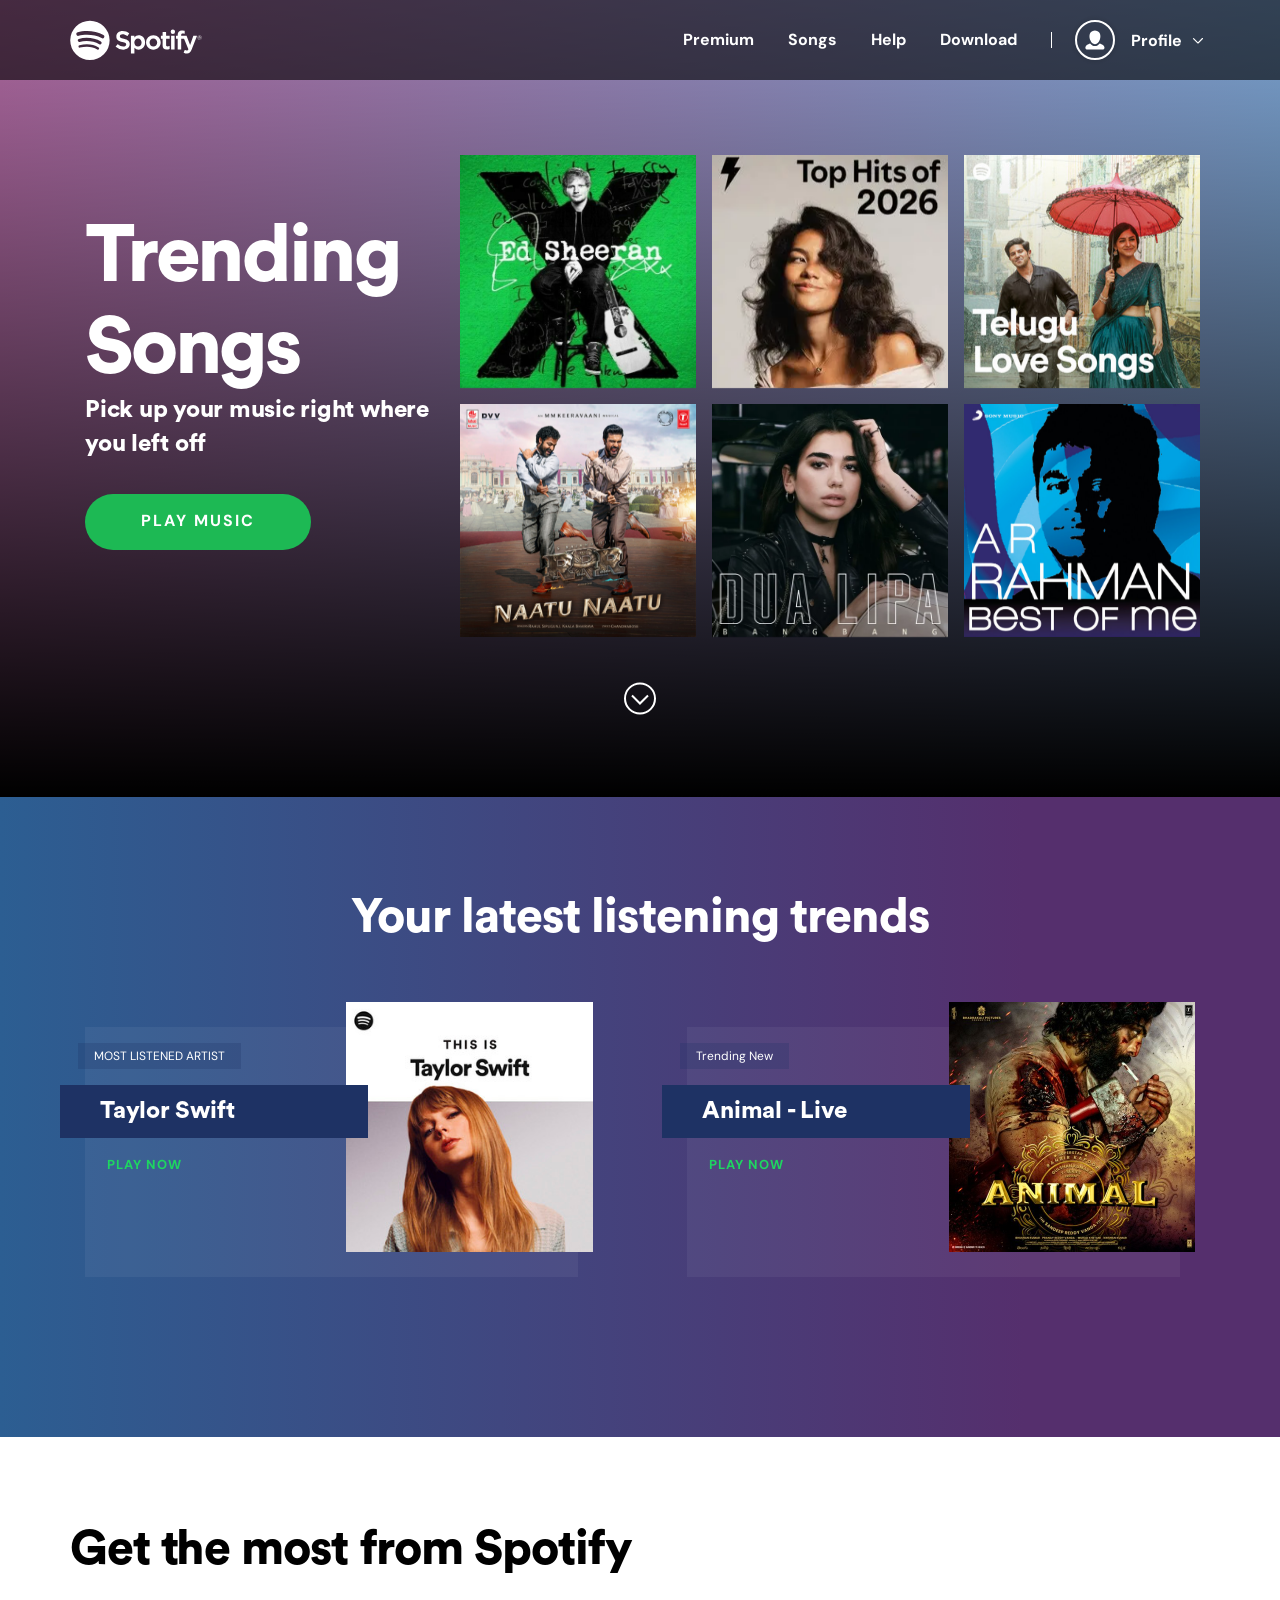
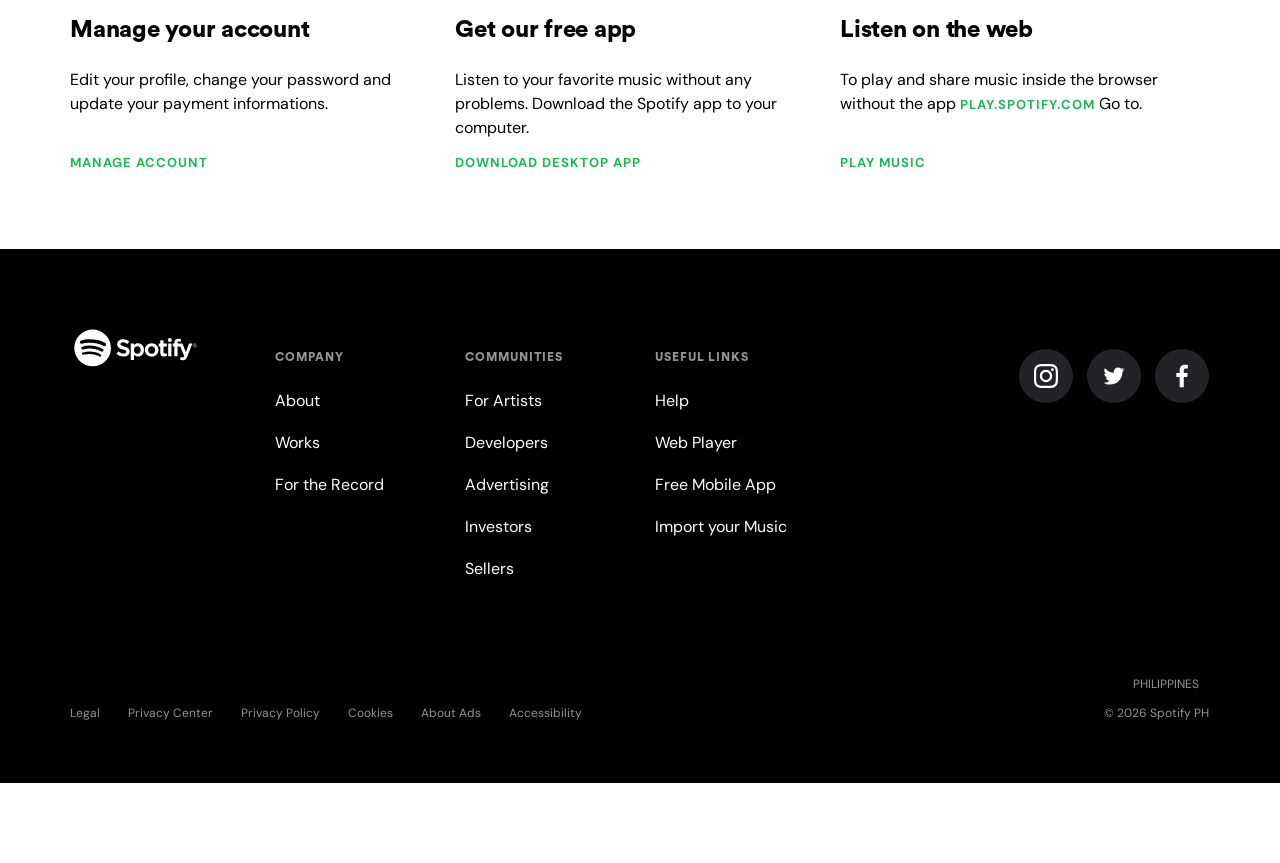
==== index.html @ a8920c2b "added assets" ====
<!DOCTYPE html>
<html lang="en">
	<head>
		<meta charset="UTF-8" />
		<meta name="viewport" content="width=device-width, initial-scale=1.0" />
		<link rel="stylesheet" href="./css/main.css" />
		<link rel="stylesheet" href="./css/fonts.css" />
		<link rel="stylesheet" href="./css/animation.css">
		<link rel="stylesheet" href="./css/responsive.css">
		<title>Listening is everything - Spotify</title>
		<link rel="icon" href="https://www.scdn.co/i/_global/favicon.png" />
		<link
			href="https://fonts.googleapis.com/css2?family=DM+Sans:wght@400;500;700&display=swap"
			rel="stylesheet"
		/>
	</head>
	<body>
		<!--Header-->
		<custom-header></custom-header>
		<!--Header-->

		<div class="home_main">
			<div class="hm_gradient-1"></div>
			<div class="hm_gradient-2"></div>
			<div class="container hm_cont">
				<span class="home_text">
					<!-- <small>Recently Songs</small> -->
					<h1 class="">Trending Songs</h1>
					<h3>Pick up your music right where you left off</h3>
					<!-- <a class="green_btn" role="button" href="https://spotify-clone-oguz3.web.app/">Play music</a> -->
					<a class="green_btn" role="button" href="Spotify-songs/songs.html">Play music</a>
                </span>
                <span class="home_cards">
                    <div class="hm_card opacity_anim">
                        <div class="box">
                            <img src="./assets/b3.jpg" alt="">
                        </div>
                        <div class="box_details">
							<div class="play-icon">
								<a href="Spotify-songs/songs.html">
									<svg id="album-play" viewBox="0 0 25.4 25.4">
										<path fill="#ffffff" d="M12.7,25.4A12.7,12.7,0,1,1,25.4,12.7,12.71,12.71,0,0,1,12.7,25.4Zm0-24A11.3,11.3,0,1,0,24,12.7,11.31,11.31,0,0,0,12.7,1.4Z"></path>
										<path fill="#ffffff" d="M11,16.47,17,13a.34.34,0,0,0,0-.59L11,8.93a.34.34,0,0,0-.51.29v7A.34.34,0,0,0,11,16.47Z"></path>
										<path fill="#ffffff" d="M12.7,25.4A12.7,12.7,0,1,1,25.4,12.7,12.71,12.71,0,0,1,12.7,25.4Zm0-24A11.3,11.3,0,1,0,24,12.7,11.31,11.31,0,0,0,12.7,1.4Z"></path>
										<path fill="#ffffff" d="M11,16.47,17,13a.34.34,0,0,0,0-.59L11,8.93a.34.34,0,0,0-.51.29v7A.34.34,0,0,0,11,16.47Z"></path>
									</svg>
								</a>
							</div>
							<h2>Ed sheeran</h2>
						</div>
                    </div>
                    <div class="hm_card opacity_anim-1d">
                        <div class="box">
                            <img src="./assets/top hits.webp" alt="">
                        </div>
                        <div class="box_details">
							<div class="play-icon">
								<a href="Spotify-songs/songs.html">
									<svg id="album-play" viewBox="0 0 25.4 25.4">
										<path fill="#ffffff" d="M12.7,25.4A12.7,12.7,0,1,1,25.4,12.7,12.71,12.71,0,0,1,12.7,25.4Zm0-24A11.3,11.3,0,1,0,24,12.7,11.31,11.31,0,0,0,12.7,1.4Z"></path>
										<path fill="#ffffff" d="M11,16.47,17,13a.34.34,0,0,0,0-.59L11,8.93a.34.34,0,0,0-.51.29v7A.34.34,0,0,0,11,16.47Z"></path>
										<path fill="#ffffff" d="M12.7,25.4A12.7,12.7,0,1,1,25.4,12.7,12.71,12.71,0,0,1,12.7,25.4Zm0-24A11.3,11.3,0,1,0,24,12.7,11.31,11.31,0,0,0,12.7,1.4Z"></path>
										<path fill="#ffffff" d="M11,16.47,17,13a.34.34,0,0,0,0-.59L11,8.93a.34.34,0,0,0-.51.29v7A.34.34,0,0,0,11,16.47Z"></path>
									</svg>
								</a>
							</div>
							<h2> Top Hits of 2026</h2>
						</div>
                    </div>
                    <div class="hm_card opacity_anim-2d">
                        <div class="box">
                            <img src="./assets/b5.jfif" alt="">
                        </div>
                        <div class="box_details">
							<div class="play-icon">
								<a href="Spotify-songs/songs.html#8">
									<svg id="album-play" viewBox="0 0 25.4 25.4">
										<path fill="#ffffff" d="M12.7,25.4A12.7,12.7,0,1,1,25.4,12.7,12.71,12.71,0,0,1,12.7,25.4Zm0-24A11.3,11.3,0,1,0,24,12.7,11.31,11.31,0,0,0,12.7,1.4Z"></path>
										<path fill="#ffffff" d="M11,16.47,17,13a.34.34,0,0,0,0-.59L11,8.93a.34.34,0,0,0-.51.29v7A.34.34,0,0,0,11,16.47Z"></path>
										<path fill="#ffffff" d="M12.7,25.4A12.7,12.7,0,1,1,25.4,12.7,12.71,12.71,0,0,1,12.7,25.4Zm0-24A11.3,11.3,0,1,0,24,12.7,11.31,11.31,0,0,0,12.7,1.4Z"></path>
										<path fill="#ffffff" d="M11,16.47,17,13a.34.34,0,0,0,0-.59L11,8.93a.34.34,0,0,0-.51.29v7A.34.34,0,0,0,11,16.47Z"></path>
									</svg>
								</a>
							</div>
							<h2>Telugu songs</h2>
						</div>
                    </div>
                    <div class="hm_card opacity_anim">
                        <div class="box">
                            <img src="./assets/b8.jfif" alt="">
                        </div>
                        <div class="box_details">
							<div class="play-icon">
								<a href="https://open.spotify.com/album/1zRi3hQRS6HAUCf84qMnN8">
									<svg id="album-play" viewBox="0 0 25.4 25.4">
										<path fill="#ffffff" d="M12.7,25.4A12.7,12.7,0,1,1,25.4,12.7,12.71,12.71,0,0,1,12.7,25.4Zm0-24A11.3,11.3,0,1,0,24,12.7,11.31,11.31,0,0,0,12.7,1.4Z"></path>
										<path fill="#ffffff" d="M11,16.47,17,13a.34.34,0,0,0,0-.59L11,8.93a.34.34,0,0,0-.51.29v7A.34.34,0,0,0,11,16.47Z"></path>
										<path fill="#ffffff" d="M12.7,25.4A12.7,12.7,0,1,1,25.4,12.7,12.71,12.71,0,0,1,12.7,25.4Zm0-24A11.3,11.3,0,1,0,24,12.7,11.31,11.31,0,0,0,12.7,1.4Z"></path>
										<path fill="#ffffff" d="M11,16.47,17,13a.34.34,0,0,0,0-.59L11,8.93a.34.34,0,0,0-.51.29v7A.34.34,0,0,0,11,16.47Z"></path>
									</svg>
								</a>
							</div>
							<h2>India Rock</h2>
						</div>
                    </div>
                    <div class="hm_card opacity_anim-1d">
                        <div class="box">
                            <img src="./assets/b7.webp" alt="">
                        </div>
                        <div class="box_details">
							<div class="play-icon">
								<a href="https://open.spotify.com/artist/6M2wZ9GZgrQXHCFfjv46we">
									<svg id="album-play" viewBox="0 0 25.4 25.4">
										<path fill="#ffffff" d="M12.7,25.4A12.7,12.7,0,1,1,25.4,12.7,12.71,12.71,0,0,1,12.7,25.4Zm0-24A11.3,11.3,0,1,0,24,12.7,11.31,11.31,0,0,0,12.7,1.4Z"></path>
										<path fill="#ffffff" d="M11,16.47,17,13a.34.34,0,0,0,0-.59L11,8.93a.34.34,0,0,0-.51.29v7A.34.34,0,0,0,11,16.47Z"></path>
										<path fill="#ffffff" d="M12.7,25.4A12.7,12.7,0,1,1,25.4,12.7,12.71,12.71,0,0,1,12.7,25.4Zm0-24A11.3,11.3,0,1,0,24,12.7,11.31,11.31,0,0,0,12.7,1.4Z"></path>
										<path fill="#ffffff" d="M11,16.47,17,13a.34.34,0,0,0,0-.59L11,8.93a.34.34,0,0,0-.51.29v7A.34.34,0,0,0,11,16.47Z"></path>
									</svg>
								</a>
							</div>
							<h2>Dua Lipa</h2>
						</div>
                    </div>
                    <div class="hm_card opacity_anim-2d">
                        <div class="box">
                            <img src="./assets/b4.jfif" alt="">
                        </div>
                        <div class="box_details">
							<div class="play-icon">
								<a href="https://open.spotify.com/artist/1mYsTxnqsietFxj1OgoGbG">
									<svg id="album-play" viewBox="0 0 25.4 25.4">
										<path fill="#ffffff" d="M12.7,25.4A12.7,12.7,0,1,1,25.4,12.7,12.71,12.71,0,0,1,12.7,25.4Zm0-24A11.3,11.3,0,1,0,24,12.7,11.31,11.31,0,0,0,12.7,1.4Z"></path>
										<path fill="#ffffff" d="M11,16.47,17,13a.34.34,0,0,0,0-.59L11,8.93a.34.34,0,0,0-.51.29v7A.34.34,0,0,0,11,16.47Z"></path>
										<path fill="#ffffff" d="M12.7,25.4A12.7,12.7,0,1,1,25.4,12.7,12.71,12.71,0,0,1,12.7,25.4Zm0-24A11.3,11.3,0,1,0,24,12.7,11.31,11.31,0,0,0,12.7,1.4Z"></path>
										<path fill="#ffffff" d="M11,16.47,17,13a.34.34,0,0,0,0-.59L11,8.93a.34.34,0,0,0-.51.29v7A.34.34,0,0,0,11,16.47Z"></path>
									</svg>
								</a>
							</div>
							<h2>Love Songs</h2>
						</div>
                    </div>
                </span>
            </div>
            <div class="container">
                <div class="arrow-scroll-down slide-top">
                    <a href="#last_listen">
						<svg id="arrow-scroll-down" viewBox="0 0 32 32">
							<polygon fill="#ffffff" points="15.98 22.43 7.28 13.73 8.7 12.32 15.98 19.6 23.28 12.3 24.7 13.72 15.98 22.43"></polygon>
							<path fill="#ffffff" d="M16,32A16,16,0,1,1,32,16,16,16,0,0,1,16,32ZM16,2A14,14,0,1,0,30,16,14,14,0,0,0,16,2Z"></path>
						</svg>
					</a>
                </div>
            </div>
        </div>
        
        <div id="last_listen" class="last_listen">
            <div class="container">
                <h1>
Your latest listening trends</h1>
                <div class="ll_row">
                    <span >
                        <div class="ll_card">
                            <span class="txt">
                                <h5>MOST LISTENED ARTIST</h5>
                                <h2>Taylor Swift</h2>
                                <a href="Spotify-songs/songs.html">PLAY NOW</a>
                            </span>
                            <span class="img">
                                <img src="./assets/b2.png" alt="">
                            </span>
                            <span class="bg_filt"></span>
                        </div>
                    </span>
                    <span >
                        <div class="ll_card">
                            <span class="txt">
                                <h5>Trending New</h5>
                                <h2>Animal - Live</h2>
                                <a href="Spotify-songs/songs.html">PLAY NOW</a>
                            </span>
                            <span class="img">
                                <img src="./assets/b9.jpg" alt="">
                            </span>
                            <span class="bg_filt"></span>
                        </div>
                    </span>
                </div>
            </div>
		</div>
		
		<div class="home_links">
			<div class="container">
				<h1 class="title-1">Get the most from Spotify</h1>
			</div>
			<div class="container links">
				<div class="account_link">
					<h3 class="subtitle-1">Manage your account</h3>
					<p class="parag-1">Edit your profile, change your password and update your payment informations.</p>
					<a class="a_link" href="">MANAGE ACCOUNT</a>
				</div>
				<div class="app_link">
					<h3 class="subtitle-1">Get our free app</h3>
					<p class="parag-1">Listen to your favorite music without any problems. Download the Spotify app to your computer.</p>
					<a class="a_link" href="">DOWNLOAD DESKTOP APP</a>
				</div>
				<div class="web_link">
					<h3 class="subtitle-1">Listen on the web</h3>
					<p class="parag-1">To play and share music inside the browser without the app <a class="a_link" href="">play.spotify.com</a> Go to.</p>
					<a class="a_link" href="https://spotify-clone-oguz3.web.app/">play music</a>
				</div>
			</div>
		</div>

		<!--Footer-->
		<custom-footer></custom-footer>
		<!--Footer-->

		<div id="opacity" class="opacity"></div>
		<script src="./component/header.js"></script>
		<script src="./component/footer.js"></script>
		<script src="./js/main.js"></script>
	</body>
</html>
---- css/main.css ----
:root {
    --fadednav: rgba(0, 0, 0, 0.6);
	--black: #000;
	--white: #fff;
    --faded: #d9dadc;
    --linkgreen: #1DB954;
    --hvrgreen: #1ed760;
    --homebgcolor:#2D46B9;
    --secondary: #919496;
    --premiumblue: #1d75de;
}
html{
    scroll-behavior: smooth;
}
* {
	-webkit-box-sizing: border-box;
	box-sizing: border-box;
}
body {
	margin: 0;
}
.container {
	width: 1170px;
	margin: 0 auto;
	padding: 0 15px;
}
.opacity{
    position: absolute;
    width: 100%;
    height: 100vh;
    top: 0;
    left: 0;
    z-index: -1;
}
.opacity.opa {
    background-color: var(--fadednav);
    z-index: 8;
    overflow-x: hidden;
}
body.opa{
    overflow-y: hidden;
}
/*
    Header
*/
header {
    background-color: var(--fadednav);
    position: fixed;
    right: 0;
    left: 0;
    top: 0;
    z-index: 9;
    transition: .4s;
}
.header {
	display: grid;
	grid-template-columns: 150px auto;
	align-items: center;
    height: 80px;
}
.navigation ul {
	padding: 0px;
	margin: 0px;
	width: fit-content;
	margin-left: auto;
    display: flex;
    align-items: center;
}
.navigation ul li {
    display: inline-block;
    position: relative;
}
.header .logo {
	width: 132px;
	height: 40px;
	display: inline-block;
}
.header .logo svg {
	fill: var(--white);
}
.vertical_separator {
	display: inline-block;
	height: 16px;
	width: 1px;
	background-color: var(--white);
	margin: auto 17px;
}
.profile_btn{
    margin-left: 7px;
    background-color: transparent;
    border: none;
    cursor: pointer;
    -webkit-box-align: center;
    -ms-flex-align: center;
    align-items: center;
    text-decoration: none;
    font: inherit;
    font-weight: 700;
    outline: none;
    display: -webkit-box;
    display: -ms-flexbox;
    display: flex;
    margin: 0;
}
.usericon{
    border: 2px solid var(--white);
    margin: auto 6px auto 10px;
    border-radius: 50%;
    -webkit-box-shadow: 0 0 5px 2px rgba(0, 0, 0, 0.1);
    box-shadow: 0 0 5px 2px rgba(0, 0, 0, 0.1);
    width: 40px;
    height: 40px;
    display: inline-block;
}
.profile_btn .usericon{
    display: inline-block;
}
.usericon svg{
    padding: 7px;
    fill: var(--white);
    height: 100%;
    width: 100%;
}
.profile-title{
    margin: auto 0;
    display: inline-block;
}
.profile-title span{
    margin: auto 0 auto 10px;
    display: inline-block;
    color: var(--white);
}
.profile-title svg{
    margin: auto 0 auto 6px;
    fill: var(--white);
    width: 12px;
    height: 12px;
}
.profile_btn:hover .profile-title span{
    color: var(--hvrgreen);
}
.profile_btn:hover .usericon{
    border-color: var(--hvrgreen);
}
.profile_btn:hover .usericon svg,
.profile_btn:hover .profile-title svg{
    fill: var(--hvrgreen);
}
.profileMenu{
    display: none;
    position: absolute;
    top: 100%;
    margin-top: 8px;
    right: -11px;
}
.profileMenu.active{
    display: block !important;
}
.profile-title svg.transform{
    transform: rotateZ(180deg);
}
.profileMenu ul{
    margin: 2px 0 0;
    background-color: var(--white);
    border-radius: 3px;
    -webkit-box-shadow: 0 0 30px 0 rgba(0, 0, 0, 0.2);
    box-shadow: 0 0 30px 0 rgba(0, 0, 0, 0.2);
    padding: 10px 0;
    display: -webkit-box;
    display: -ms-flexbox;
    display: flex;
    -webkit-box-orient: vertical;
    -webkit-box-direction: normal;
    -ms-flex-direction: column;
    flex-direction: column;
    align-items: baseline;
    min-width: 160px;
}
.profileMenu ul:before{
    border-left: 16px solid transparent;
    border-right: 16px solid transparent;
    right: 7px;
    border-bottom: 16px solid var(--white);
    content: "";
    display: block;
    position: absolute;
    width: 0;
    height: 0;
    top: -12px;
}
.profileMenu ul li{
    padding: 0;
    display: block;
    letter-spacing: 0;
}
.profileMenu ul li a{
    padding: 4px 16px 3px;
    display: block;
    line-height: 1.5;
    font-size: 16px;
    font-weight: 700;
    color: var(--black);
    text-align: left;
}
.profileMenu ul li a.faded{
    color: var(--secondary);
}
.profileMenu ul li a:hover{
    color: var(--hvrgreen);
}
.profile_icon-mobile{
    margin-left: auto;
    display: none;
    align-items: center;
}
.container-togg{
	display: none;
    cursor: pointer;
    margin-left: auto;
    position: relative;
    z-index: 99;
}
.usericon {
	display: none;
    cursor: pointer;
    margin-left: auto;
    position: relative;
}
.bar1,
.bar2,
.bar3 {
	width: 22px;
	height: 3px;
	background-color:var(--white);
	margin: 4px 0;
    transition: 0.2s;
    border-radius: 1px;
}
.change .bar1 {
	-webkit-transform: rotate(-45deg) translate(-4px, 2px);
	transform: rotate(-45deg) translate(-4px, 2px);
}
.change .bar2 {
	opacity: 0;
}
.change .bar3 {
	-webkit-transform: rotate(45deg) translate(-7px, -7px);
	transform: rotate(45deg) translate(-7px, -7px);
}
.sidenav {
	height: 100%;
	width: 0;
	position: fixed;
	z-index: 9;
	top: 0;
	right: 0;
	background-color: var(--black);
	overflow-x: hidden;
    transition: 0.25s;
    transition-timing-function: ease-in;
    opacity: 0;
    border-width: 0;
    margin: 0;
    padding: 38px 0px 38px 0px;
    max-width: 100vw !important;
}
.sidenav ul{
    margin: 0;
    padding: 0;
    display: inline;
    list-style: none;
}
.sidenav ul li{
    margin: 0;
    display: block;
}
.sidenav .h_separator{
    margin: 18px 0 40px;
    height: 2px;
    width: 20px;
    background-color: var(--white);
}
.sidenav-logo{
    display: inline-block;
    height: 27px;
    width: 89px;
    position: absolute;
    bottom: 38px;
    left: 38px;
}
.sidenav-logo svg{
    fill: var(--white);
}
.sidenav.open {
    width: 447px !important;
    opacity: 1 !important;
    padding: 38px !important;
}
/*
    Header
*/

.home_main{
    width: 100%;
    position: relative;
    overflow: hidden;
    margin-top: -80px;
}
.hm_gradient-1{
    width: 100%;
    height: 100%;
    position: absolute;
    background-color: #509BF5;
    background-image: -webkit-gradient(linear, left top, right top, from(#c074b2), to(#8ab5e8));
    background-image: linear-gradient(90deg, #c074b2, #8ab5e8);
}
.hm_gradient-2{
    width: 100%;
    height: 100%;
    position: absolute;
    background-image: -webkit-gradient(linear, left top, left bottom, from(transparent), to(#000));
    background-image: linear-gradient(transparent, #000);
}
.hm_cont{
    display: grid;
    grid-template-columns: 4fr 8fr;
    margin-top: 235px;
    position: relative;
}
.home_text{
    display: flex;
    flex-direction: column;
    align-self: center;
    align-items: baseline;
    padding-left: 15px;
    padding-right: 15px;
}
.green_btn{
    display: inline-block;
    margin: 32px 0;
    font-size: 16px;
    line-height: 1;
    border-radius: 50px;
    padding: 19px 56px 21px;
    color: var(--white);
    background-color: #1DB954;
    transition-duration: .3s;
    border-width: 0;
    letter-spacing: 2px;
    min-width: 160px;
    text-transform: uppercase;
    white-space: normal;
    border-radius: 50px;
    font-weight: 700;
    cursor: pointer;
}
.green_btn:hover{
    background-color: var(--hvrgreen);
}
.black_btn{
    display: inline-block;
    margin: 40px 0;
    font-size: 14px;
    line-height: 1;
    border-radius: 50px;
    padding: 17px 48px;
    color: var(--white);
    background-color: #1DB954;
    border: 2px solid #1DB954 !important;
    transition-duration: .3s;
    border-width: 0;
    letter-spacing: 2px;
    min-width: 160px;
    text-transform: uppercase;
    white-space: normal;
    border-radius: 50px;
    font-weight: 700;
    cursor: pointer;
}
.black_btn:hover{
    transform: scale(1.04);
    background-color: var(--hvrgreen);
}
.home_cards{
    display: grid;
    grid-template-columns: 1fr 1fr 1fr;
    grid-template-rows: 233px 233px;
    column-gap: 16px;
    row-gap: 16px;
    padding-left: 10px;
    padding-right: 10px;
    margin: 0px;
}
.hm_card{
    position: relative;
    cursor: pointer;
}
.box img {
    width: 100%;
    height: 233px;
    object-fit: cover;
}
.box_details{
    position: absolute;
    top: 0;
    left: 0;
    width: 100%;
    height: 100%;
    z-index: 1;
    display: flex;
    flex-direction: column;
    align-items: center;
    justify-content: center;
    transition: all 0.2s ease-in-out;
    background: rgba(0, 0, 0, 0.8);
    opacity: 0;
}
.play-icon{
    width: 25px;
    height: 25px;
}
.hm_card:hover .box_details{
    opacity: 1;
}
.arrow-scroll-down{
    width: 32px;
    height: 43px;
    display: block;
    margin: 0 auto;
    padding-top: 40px;
    padding-bottom: 120px;
}
.arrow-scroll-down svg{
    fill: #fff;
    width: 32px;
    height: 43px;
    position: relative;
}
.last_listen{
    background-color: #1E3264;
    background-image: -webkit-gradient(linear, left top, right top, from(#2c5e92), color-stop(80%, #552f6d));
    background-image: linear-gradient(90deg, #2c5e92 0%, #552f6d 80%);
}
.last_listen .container{
    padding-top: 60px;
    padding-bottom: 160px;
}
.last_listen .ll_row{
    display: grid;
    grid-template-columns: 45% 45%;
    justify-content: space-between;
    padding-left: 15px;
    padding-right: 30px;
}
.last_listen .ll_card{
    display: grid;
    grid-template-columns: 50% 50%;
    grid-template-rows: 250px;
    position: relative;
}
.last_listen .ll_card img{
    width: 100%;
    height: 100%;
    object-fit: cover;
}
.last_listen .ll_card .txt{
    position: relative;
    z-index: 3;
}
.last_listen .ll_card .img{
    position: relative;
    z-index: 2;
    position: relative;
    left: 15px;
    bottom: 25px;
}
.last_listen .bg_filt{
    position: absolute;
    z-index: 1;
    width: 100%;
    height: 100%;
    left: 0;
    top: 0;
    background-color: #ffffff;
    opacity: 0.05;
}
.home_links{
    padding-top: 60px;
    padding-bottom: 80px;
}
.home_links .container.links{
    display: grid;
    grid-template-columns: 1fr 1fr 1fr;
    column-gap: 15px;
}
.home_links .account_link,
.home_links .app_link,
.home_links .web_link{
    display: flex;
    flex-direction: column;
}
.home_links .account_link a,
.home_links .app_link a,
.home_links .web_link a{
    margin-top: auto;
}
.premium-head{
    background-color: #191414;
    padding-top: 80px;
}
.premium-head .container{
    padding: 141px 15px;
}
.why-premium{
    padding: 75px 0px 110px 0px;
}
.why-cards{
    display: grid;
    grid-template-columns: 1fr 1fr 1fr 1fr;
    column-gap: 15px;
    margin-top: 72px;
}
.premium-plans{
    padding: 75px 0px;
    background: #000;
}

.plans-text h2,
.plans-text p{
    color: #fff;
}
.plans-container{
    display: grid;
    grid-template-columns: 1fr 1fr 1fr 1fr;
    column-gap: 15px;
    margin-top: 75px;
    margin-bottom: 75px;
}
/*Download*/
.download{
    background-color: #19e68c;
    padding: 40px 15px 104px;
}
.download .container{
    text-align: center;
}
.download img{
    width: 136px;
    margin-bottom: 40px;
    margin-top: 64px;
}
.download h1{
    margin: 0;
    padding-bottom: 24px;
}
.download p{
    padding: 0px 0px 1em;
    margin-top: 0px;
    font-size: 16px;
    font-weight: 400;
    line-height: 24px;
    margin-bottom: 24px;
}
.download .black_btn{
    background-color: white;
    color: #000;
    border: 0 !important;
    margin: 0;
    min-width: auto;
}
.phoneNtablet{
    background-color: white;
    padding: 70px 15px;
}
.phoneNtablet .container{
    text-align: center;
}
.phoneNtablet h3{
    font-size: 32px;
    line-height: 40px;
    letter-spacing: -0.5px;
    margin: 0;
    padding: 0px 0px 0.75em;
}
.phoneNtablet p{
    padding: 0px 0px 1em;
    margin-top: 0px;
    margin-bottom: 0px;
    font-size: 16px;
    font-weight: 400;
    line-height: 24px;
}
.phoneNtablet .storebox a{
    display: inline-block;
    margin: 10px;
}
.Everywhere{
    background-color: rgb(34, 35, 38);
    padding: 70px 15px 50px;
}
.Everywhere .container{
    text-align: center;
}
.Everywhere img{
    width: 100%;
    max-width: 560px;
    margin-bottom: 20px;
    padding: 0px 40px;
}
.Everywhere h3{
    font-size: 32px;
    line-height: 40px;
    letter-spacing: -0.5px;
    color: white;
    padding: 0px 0px 0.75em;
    margin-top: 0px;
    margin-bottom: 0px;
}
.Everywhere .platform_name,
.Everywhere .platform_link{
    display: inline-block;
}
.Everywhere .platform_name li,
.Everywhere .platform_link li{
    display: inline-block;
    color: white;
    margin-top: -6px;
    font-size: 16px;
    font-weight: 400;
    line-height: 20px;
    letter-spacing: 0.25px;
    padding-bottom: 1em;
}
.Everywhere .platform_name li:not(:last-child)::after,
.Everywhere .platform_link li:not(:last-child)::after {
    font-size: 22px;
    content: "•";
    padding-left: 14px;
    padding-right: 14px;
    color: rgb(29, 185, 84);
}
.Everywhere .platform_link li a{
    color: rgb(29, 185, 84);
    text-decoration: underline;
}
/*Download*/
/*Help*/
.Search{
    padding: 0 8px 24px;
    background: url(../assets/search-mobile.webp) top/100% no-repeat #1c2963;
}
@media (min-width: 768px){
    .Search{
        background-image: url(../assets/search-desktop.webp);
    }
}
.Search .container{
    text-align: center;
    text-align: -webkit-center;
}
.Search h1{
    padding: 80px 0 40px;
    font-size: 64px;
    line-height: 72px;
    margin: 0;
    color: white;
}
.searchInputBox{
    position: relative;
    width: 744px;
}
.seacrhIcon{
    position: absolute;
    top: 50%;
    transform: translateY(-50%);
    color: rgb(179, 179, 179);
    left: 12px;
    height: 24px;
}
.seacrhIcon svg{
    stroke-width: 1pt;
    color: rgb(179, 179, 179);
}
.seacrhIcon [stroke="#181818"] {
    stroke: currentcolor;
}
.searchInputBox .search-input{
    appearance: none;
    background-image: none;
    border: 0px;
    display: block;
    font-size: 16px;
    font-weight: 400;
    line-height: 24px;
    letter-spacing: 0px;
    width: 100%;
    box-sizing: border-box;
    -webkit-tap-highlight-color: rgba(0, 0, 0, 0);
    margin-top: 0px;
    border-radius: 4px;
    padding: 14px;
    background-color: rgb(255, 255, 255);
    box-shadow: rgb(179 179 179) 0px 0px 0px 1px inset;
    color: rgb(24, 24, 24);
    margin-bottom: 24px;
    padding-left: 48px;
}
.searchInputBox .search-input:focus {
    outline: none;
}
.top-solution{
    display: grid;
    grid-template-columns: 1fr 1fr 1fr 1fr;
    padding: 30px 0 40px;
    text-align: center;
}
.top-solution h3{
    margin: 8px 0;
    padding: 0;
    text-transform: uppercase;
    font-weight: 500;
    font-size: 12px;
    letter-spacing: .1em;
    color: rgb(217, 217, 217);
}
.top-solution a{
    display: block;
    color: #fff;
    text-decoration: none;
    margin-bottom: 15px;
    font-size: 18px;
    font-weight: 500;
    line-height: 1.5;
}
.Help-links{
    background-color: #eee;
    padding: 30px 0 40px;
}
.links_boxs{
    display: grid;
    grid-template-columns: 1fr 1fr 1fr;
}
.link_box h3{
    font-size: 24px;
    line-height: 32px;
    padding: 16px;
    margin: 0;
}
.link_box span{
    padding: 0 16px;
    display: block;
}
.link_box a{
    display: block;
    color: #2d46b9;
    text-decoration: none;
    padding-bottom: 12px;
    font-size: 18px;
    font-weight: 700;
}
.visitCommunity{
    padding: 80px 16px;
}
.visitCommunity .container{
    text-align: center;
}
.visitCommunity h1{
    font-size: 48px;
    line-height: 56px;
    padding: 0px 0px 0.67em;
    margin-top: 0px;
    margin-bottom: 0px;
}
.visitCommunity p{
    max-width: 600px;
    margin: 0 auto 16px;
    font-size: 18px;
    padding: 0px 0px 1em;
    font-weight: 500;
}
.visitCommunity .black_btn{
    background-color: rgb(45, 70, 185);
    border: 0px !important;
    min-width: 0px;
    margin: 0px;
}
/*Help*/
/*
    Footer
*/
footer{
    padding: 80px 0 50px;
    background-color: var(--black);
}
footer .logo { 
    grid-area: logo;
}
footer .logo svg{ 
    width: 100%;
    max-width: 131px;
    height: 39px;
    fill: var(--white);
}
footer .footer-nav { 
    grid-area: footer-nav; 
    display: grid;
    grid-template-columns: 1fr 1fr 1fr;
}
.footer-nav .fn-left,
.footer-nav .fn-mid,
.footer-nav .fn-right{
    padding: 0 15px;
    margin: 0;
}
footer .social { grid-area: social; }
footer .social ul{
    margin: 20px 0 0;
    padding: 0;
    width: fit-content;
    margin-left: auto;
}
footer .social ul li{
    display: inline-block;
}
footer .social ul li.center{
    margin-left: 10px;
    margin-right: 10px;
}
footer .social ul li a{
    width: 54px;
    height: 54px;
    border-radius: 50%;
    background-color: #222326;
    display: -webkit-inline-box;
    display: -ms-inline-flexbox;
    display: inline-flex;
    -webkit-box-align: center;
    -ms-flex-align: center;
    align-items: center;
    -webkit-box-pack: center;
    -ms-flex-pack: center;
    justify-content: center;
    overflow: hidden;
}
footer .social ul li a span {
    display: block;
    width: 24px;
    height: 24px;
}
footer .social .insta{
    background: no-repeat url(../assets/insta.svg), white;
}
footer .social .twitter{
    background: no-repeat url(../assets/twitter.svg), white;
}
footer .social .face{
    background: no-repeat url(../assets/face.svg), white;
}
footer .social ul li a:hover .insta{
    background: no-repeat url(../assets/insta.svg), var(--hvrgreen);
}
footer .social ul li a:hover .twitter{
    background: no-repeat url(../assets/twitter.svg), var(--hvrgreen);
}
footer .social ul li a:hover .face{
    background: no-repeat url(../assets/face.svg), var(--hvrgreen);
}
footer .tr { 
    grid-area: tr;
    margin: 0;
    display: flex;
    -webkit-box-pack: end;
    -ms-flex-pack: end;
    justify-content: flex-end;
}
footer .tr a{
    padding: 0;
    display: -webkit-box;
    display: -ms-flexbox;
    display: flex;
    -ms-flex-negative: 0;
    flex-shrink: 0;
    -webkit-box-align: center;
    -ms-flex-align: center;
    align-items: center;
    white-space: nowrap;
    font-size: 10px;
    text-decoration: none;
}
footer .tr img{
    height: 18px;
    margin-left: 10px;
}
footer .footer_bot { 
    grid-area: footer_bot; 
    display: flex;
    width: 100%;
}
footer .footer_bot ul{
    margin: 0 45px 0 0;
    padding: 0;
}
footer .footer_bot span{
    margin: 0 0 0 auto;
    padding: 1em 0;
}
footer .footer_bot ul li{
    list-style: none;
    display: inline-block;
    line-height: normal;
    letter-spacing: 0;
    padding: 0;
    margin-right: 24px;
}
.footer-cont {
    display: grid;
    width: 100%;
    grid-template-columns: 8.33% 8.33% 8.33% 8.33% 8.33% 8.33% 8.33% 8.33% 8.33% 8.33% 8.33% 8.33%;
    grid-template-rows: 346px auto auto;
    grid-template-areas:
        'logo logo footer-nav footer-nav footer-nav footer-nav footer-nav footer-nav social social social social'
        'tr tr tr tr tr tr tr tr tr tr tr tr'
        'footer_bot footer_bot footer_bot footer_bot footer_bot footer_bot footer_bot footer_bot footer_bot footer_bot footer_bot footer_bot';
}
/*
    Footer
*/
---- css/fonts.css ----
@font-face {
    font-family: 'circular-black';
    src: url('../assets/CircularStd-Black.otf'); 
} 
body{
    font-family: "DM Sans", sans-serif;
}
a{
    text-decoration: none;
}
.title-1{
    margin-top: 24px;
    margin-bottom: 12px;
    font-size: 48px;
    font-weight: 900;
    letter-spacing: -0.02em;
    line-height: 1.2;
    color: var(--black);
    font-family: circular-black, Helvetica, Arial, sans-serif;
}
.title-2{
    margin-top: 30px;
    margin-bottom: 0px;
    font-size: 30px;
    font-weight: 600;
    letter-spacing: -0.25px;
    line-height: 1.5;
    color: var(--white);
}
.subtitle-1{
    font-size: 24px;
    letter-spacing: -0.01em;
    font-weight: 900;
    line-height: 1.4;
    margin-top: 24px;
    margin-bottom: 12px;
    color: var(--black);
    font-family: circular-black, Helvetica, Arial, sans-serif;
}
.parag-1{
    margin: .5em 0 1em;
    font-size: 16px;
    line-height: 1.5;
    font-weight: 400;
    color: var(--black);
}
.a_link{
    font-size: 13px;
    line-height: 1;
    font-weight: 700;
    color: var(--linkgreen);
    text-decoration: none;
    transition-duration: 0.3s;
    letter-spacing: 1px;
    text-transform: uppercase;
    white-space: normal;
}
.a_link:hover, .a_link:focus {
    color: var(--hvrgreen);
    text-decoration: none;
}
/*
    Nav fonts
*/
.navigation-link{
    padding: 0px 17px;
    font-weight: 700;
    font-size: 16px;
    line-height: 24px;
    color: var(--white);
}
.navigation-link.son{
    padding-right: 0px;
}
.navigation-link.faded{
    color: var(--faded);
}
.navigation-link:hover{
    color: var(--hvrgreen);
}
.sidenav .sidenav-link{
    cursor: pointer;
    padding: 0 0 25px;
    display: block;
    line-height: 1;
    font-weight: 700;
    font-size: 34px;
    color: var(--white);
}
.sidenav .sidenav-link.light{
    font-weight: 400;
    font-size: 26px;
}
.sidenav .sidenav-link:hover{
    color: var(--hvrgreen);
}
/*
    Nav fonts
*/

.hm_cont small{
    font-size: 12px;
    color: var(--white);
    font-weight: 700;
}
.hm_cont h1,
.premium-head h1{
    font-weight: 900;
    letter-spacing: -0.04em;
    line-height: 1.15;
    font-size: 80px;
    margin-top: 0;
    margin-bottom: 0;
    color: var(--white);
    font-family: circular-black, Helvetica, Arial, sans-serif;
}
.premium-head h1{
    letter-spacing: 0.25px;
}
.premium-head h2,
.premium-head h3,
.premium-head small{
    color: var(--white);
}
.hm_cont h3{
    font-size: 24px;
    letter-spacing: -0.01em;
    margin-top: 0;
    margin-bottom: 0;
    font-weight: 900;
    line-height: 1.4;
    color: var(--white);
    font-family: circular-black, Helvetica, Arial, sans-serif;
}
.hm_card .box_details h2{
    font-size: 16px;
    font-weight: 400;
    margin: 16px 0 0;
    letter-spacing: -0.015em;
    line-height: 1.3;
    color: var(--white);
}
.last_listen h1{
    margin-bottom: 80px;
    font-size: 48px;
    font-weight: 900;
    letter-spacing: -0.02em;
    line-height: 1.2;
    color: var(--white);
    font-family: circular-black, Helvetica, Arial, sans-serif;
    text-align: center;
}
.last_listen .ll_card span h5{
    background-color: rgba(30, 50, 100, 0.25);
    padding: 4px 16px;
    display: inline-block;
    margin: 16px 0 16px -7px;
    font-size: 12px;
    line-height: 18px;
    color: var(--white);
    font-weight: 400;
}
.last_listen .ll_card span h2{
    margin: 0px;
    margin-left: -25px;
    width: 125%;
    position: relative;
    z-index: 2;
    background-color: #1E3264;
    padding: 12px 40px;
    font-size: 24px;
    letter-spacing: -0.01em;
    color: var(--white);
    font-family: circular-black, Helvetica, Arial, sans-serif;
}
.last_listen .ll_card span a{
    display: inline-block;
    color: var(--hvrgreen);
    font-size: 13px;
    line-height: 14px;
    font-weight: 700;
    margin-left: 22px;
    margin-top: 20px;
    letter-spacing: 1px;
}
.premium-head p{
    font-size: 12px;
    color: var(--white);
    margin: 0px;
}
.premium-head p small{
    font-size: 12px;
    color: var(--white);
}
.premium-head p small a{
    font-size: 12px;
    line-height: 15px;
    color: var(--white);
    text-decoration: underline;
}
.why-premium h2{
    text-align: center;
}
.why-card h6{
    font-size: 21px;
    padding: 0px;
    line-height: 1.3em;
    font-weight: 700;
    margin: 0 auto 10px auto;
}
.why-card p{
    line-height: 1.5;
    font-size: 16px;
    padding: 0px;
    margin: 0;
    font-weight: 400;
    margin: 0px auto;
}
.plans-text h2{
    font-size: 38px;
    letter-spacing: -1.6px;
    line-height: 1;
    text-align: center;
    margin: 0px;
    padding: 0px;
    font-weight: 900;
    font-family: circular-black, Helvetica, Arial, sans-serif;
}
.plans-text p{
    font-size: 16px;
    font-weight: normal;
    margin: 10px 0px;
    text-align: center;
    padding: 0px;
    line-height: 20px;
    letter-spacing: 0.25px;
}
/*
    Footer
*/
.footer-nav p{
    margin: 20px 0;
    color: var(--secondary);
    font-size: 12px;
    font-weight: 900;
    line-height: 1.4;
    letter-spacing: .08em;
    text-transform: uppercase;
    font-family: circular-black, Helvetica, Arial, sans-serif;
}
.footer-nav .fn-left div,
.footer-nav .fn-mid div,
.footer-nav .fn-right div{
    margin: 0;
}
.footer-nav div a{
    display: inline-block;
    font-size: 16px;
    font-weight: 400;
    line-height: 1.5;
    padding: 3px 0 15px;
    color: var(--white);
}
.footer-nav div a:hover{
    color: var(--hvrgreen);
}
footer .footer_bot ul li a{
    font-size: 12px;
    color: var(--secondary);
    padding: 1em 0;
    display: inline-block;
}
footer .footer_bot ul li a:hover{
    color: var(--hvrgreen);
}
footer .footer_bot span{
    font-size: 12px;
    color: var(--secondary);
}
footer .tr a{
    color: var(--secondary);
    font-size: 12px;
}
footer .tr a:hover{
    color: var(--hvrgreen);
}
/*
    Footer
*/
---- css/animation.css ----
.opacity_anim {
	-webkit-animation: opacity_anim 0.5s ease-out both;
	animation: opacity_anim 0.5s ease-out both;
}
.opacity_anim-1d {
	-webkit-animation: opacity_anim 0.5s ease-out both;
	animation: opacity_anim 0.5s ease-out both;
	-webkit-animation-delay: 0.2s;
	animation-delay: 0.2s;
}
.opacity_anim-2d {
	-webkit-animation: opacity_anim 0.5s ease-out both;
	animation: opacity_anim 0.5s ease-out both;
	-webkit-animation-delay: 0.5s;
	animation-delay: 0.5s;
}
.slide-top {
	-webkit-animation: slide-top  1s alternate infinite;
	animation: slide-top  1s alternate infinite;
}
/**
 * ----------------------------------------
 * animation opacity_anim
 * ----------------------------------------
 */
@-webkit-keyframes opacity_anim {
	0% {
		opacity: 0;
	}
	100% {
		opacity: 1;
	}
}
@keyframes opacity_anim {
	0% {
		opacity: 0;
	}
	100% {
		opacity: 1;
	}
}

/**
 * ----------------------------------------
 * animation slide-top
 * ----------------------------------------
 */
@-webkit-keyframes slide-top {
	0% {
		-webkit-transform: translateY(0);
		transform: translateY(0);
	}
	100% {
		-webkit-transform: translateY(7px);
		transform: translateY(7px);
	}
}
@keyframes slide-top {
	0% {
		-webkit-transform: translateY(0);
		transform: translateY(0);
	}
	100% {
		-webkit-transform: translateY(7px);
		transform: translateY(7px);
	}
}
---- css/responsive.css ----
@media screen and (max-width: 1200px) {
	.container {
		width: 970px;
	}
    .Everywhere .platform_name,
    .Everywhere .platform_link{
        display: block;
    }
    .top-solution-inner br{
        display: none;
    }
    .premium-head .container {
        padding: 72px 15px;
    }
}
@media screen and (max-width: 992px) {
	.container {
		max-width: 750px;
		width: 100%;
    }
    header {
        background-color: var(--black);
    }
    .header {
        grid-template-columns: 100px auto;
        height: 54px;
    }
    .header .logo {
        width: 88px;
        height: 28px;
    }
	.navigation {
		display: none;
    }
    .profile_icon-mobile{
        display: flex;
    }
	.container-togg {
		display: inline-block;
    }
    .usericon{
        width: 34px;
        height: 34px;
        display: inline-block;
        margin-right: 15px;
    }
    .hm_cont {
        grid-template-columns: 1fr;
        margin-top: 180px;
    }
    .home_text {
        align-items: center;
    }
    .hm_cont h1 {
        font-size: 64px;
        margin-top: 5px;
    }
    .last_listen .ll_row {
        grid-template-columns: 1fr;
        row-gap: 100px;
        padding-right: 15px;
    }
    .last_listen .ll_card {
        grid-template-rows: 300px;
        grid-template-columns: 55% 45%;
    }
    .last_listen h1 {
        font-size: 40px;
    }
    .last_listen .ll_card span h2 {
        width: 118%;
    }
    .title-1 {
        font-size: 40px;
    }
    .home_links .container.links {
        grid-template-columns: 1fr 1fr;
        row-gap: 15px;
    }
    footer {
        padding: 50px 0 20px;
    }
    .footer-cont {
        display: grid;
        width: 100%;
        grid-template-columns: 100%;
        grid-template-rows: 55px 336px 80px auto auto;
        grid-template-areas:
            'logo'
            'footer-nav'
            'social'
            'tr'
            'footer_bot';
    }
    footer .social ul {
        margin-left: 0;
    }
    footer .logo svg {
        max-width: 89px;
        height: 28px;
    }
    .footer-nav .fn-left, .footer-nav .fn-mid, .footer-nav .fn-right {
        padding: 0;
    }
    footer .social ul li a {
        width: 44px;
        height: 44px;
    }
    .why-cards {
        grid-template-columns: 1fr 1fr;
        row-gap: 50px;
        margin-top: 62px;
    }
    .plans-container {
        grid-template-columns: 1fr 1fr;
        row-gap: 225px;
        margin-bottom: 75px;
    }
    .top-solution {
        grid-template-columns: 1fr;
        padding: 20px 0 40px;
        text-align: left;
    }
    .top-solution a {
        margin-bottom: 5px;
    }
    .links_boxs {
        grid-template-columns: 1fr;
    }
    .Help-links {
        background-color: rgb(255, 255, 255);
        padding: 0px;
    }
    .Help-links .container {
        padding: 0;
        max-width: 100%;
    }
    .link_box {
        position: relative;
        border-bottom: 1px solid #c1c3c6;
    }
    .link_box::after {
        content: ">";
        position: absolute;
        top: 21px;
        right: 16px;
    }
    .link_box span {
        max-height: 0;
        overflow: hidden;
        transition: max-height 0.2s ease-out;
        background-color: #eee;
    }
    .link_box span a:first-child{
        padding-top: 16px;
    }
    .link_box h3 {
        font-size: 20px;
        line-height: 28px;
    }
}
@media screen and (max-width: 768px) {
    .Everywhere .platform_name, .Everywhere .platform_link {
        display: flex;
        flex-direction: column;
        padding-inline-start: 0px;
    }
    .Everywhere .platform_name li:not(:last-child)::after, 
    .Everywhere .platform_link li:not(:last-child)::after {
        content: none;
    }
    .download {
        padding: 40px 15px 40px;
    }
    .download img {
        margin-top: 14px;
    }
    .visitCommunity {
        padding: 60px 0px;
    }
    .visitCommunity h1 {
        font-size: 32px;
        line-height: 40px;
    }
    .Search {
        padding: 0;
    }
    .Search h1 {
        padding: 32px 0 32px;
        font-size: 44px;
        line-height: 52px;
    }
    .home_cards {
        grid-template-columns: 1fr 1fr;
        grid-template-rows: auto;
    }
    .box img {
        height: 100%;
    }
	.home_links .container.links {
        grid-template-columns: 1fr;
    }
    .premium-head h1 {
        font-size: 48px;
    }
    .title-2 {
        font-size: 24px;
    }
    .premium-head .black_btn {
        width: 100%;
        text-align: center;
    }
    .title-1 {
        font-size: 32px;
    }
    .why-cards {
        grid-template-columns: 1fr;
        row-gap: 50px;
    }
    .plans-text h2 {
        font-size: 32px;
    }
    .plans-container {
        grid-template-columns: 1fr;
        row-gap: 225px;
    }
    header {
        background-color: var(--black) !important;
    }
    .searchInputBox {
        position: relative;
        width: auto;
    }
}
@media screen and (max-width: 576px) {
    .phoneNtablet h3 {
        font-size: 28px;
        line-height: 36px;
    }
    .Everywhere h3 {
        font-size: 28px;
        line-height: 36px;
    }
    .Search h1 {
        font-size: 36px;
        line-height: 48px;
    }
    .premium-head h1 {
        font-size: 42px;
    }
    .title-2 {
        font-size: 20px;
    }
    .why-premium {
        padding: 35px 0px 50px 0px;
    }
    .plans-container {
        grid-template-columns: 1fr;
        row-gap: 200px;
    }
    .premium-head {
        padding-top: 50px;
    }
    .home_text {
        padding-left: 0px;
        padding-right: 0px;
    }
    .hm_cont h1 {
        font-size: 48px;
    }
    .hm_cont h3 {
        font-size: 20px;
        text-align: center;
    }
    .green_btn {
        margin-top: 20px;
        font-size: 14px;
        padding: 16px 42px;
    }
    .home_cards {
        grid-template-columns: 50% 50% 50% 50% 50% 50%;
        grid-template-rows: auto;
        padding-left: 0px;
        padding-right: 0px;
        margin: 0px;
        overflow-x: scroll;
    }
    .box img {
        width: 100%;
        height: auto;
        object-fit: cover;
    }
    .arrow-scroll-down {
        width: 26px;
        height: 32px;
        padding-top: 10px;
        padding-bottom: 80px;
    }
    .home_links {
        padding-top: 30px;
        padding-bottom: 60px;
    }
    .title-1 {
        font-size: 32px;
    }
    .home_links .container.links {
        grid-template-columns: 1fr;
    }
    .a_link {
        font-size: 12px;
    }
	.last_listen .container {
        padding-top: 30px;
        padding-bottom: 80px;
    }
    .last_listen h1 {
        font-size: 32px;
    }
    .last_listen .ll_row {
        row-gap: 75px;
    }
    .last_listen .ll_card {
        grid-template-rows: auto;
    }
    .last_listen .ll_card span h5 {
        margin: 12px 0 12px -7px;
        font-size: 11px;
        line-height: 16px;
    }
    .last_listen .ll_card span h2 {
        margin-left: -15px;
        width: 121%;
        padding: 8px 40px;
        font-size: 18px;
    }
    .footer-cont {
        display: grid;
        width: 100%;
        grid-template-columns: 100%;
        grid-template-rows: 55px 720px 80px 29px auto;
        grid-template-areas:
            'logo'
            'footer-nav'
            'social'
            'tr'
            'footer_bot';
    }
    footer .footer-nav {
        grid-template-columns: 1fr;
    }
    footer .footer_bot {
        display: block;
    }
    footer .footer_bot ul {
        margin:0;
    }
    footer .footer_bot ul li a {
        padding: .3em 0;
    }
    footer .footer_bot span {
        display: block;
    }
}
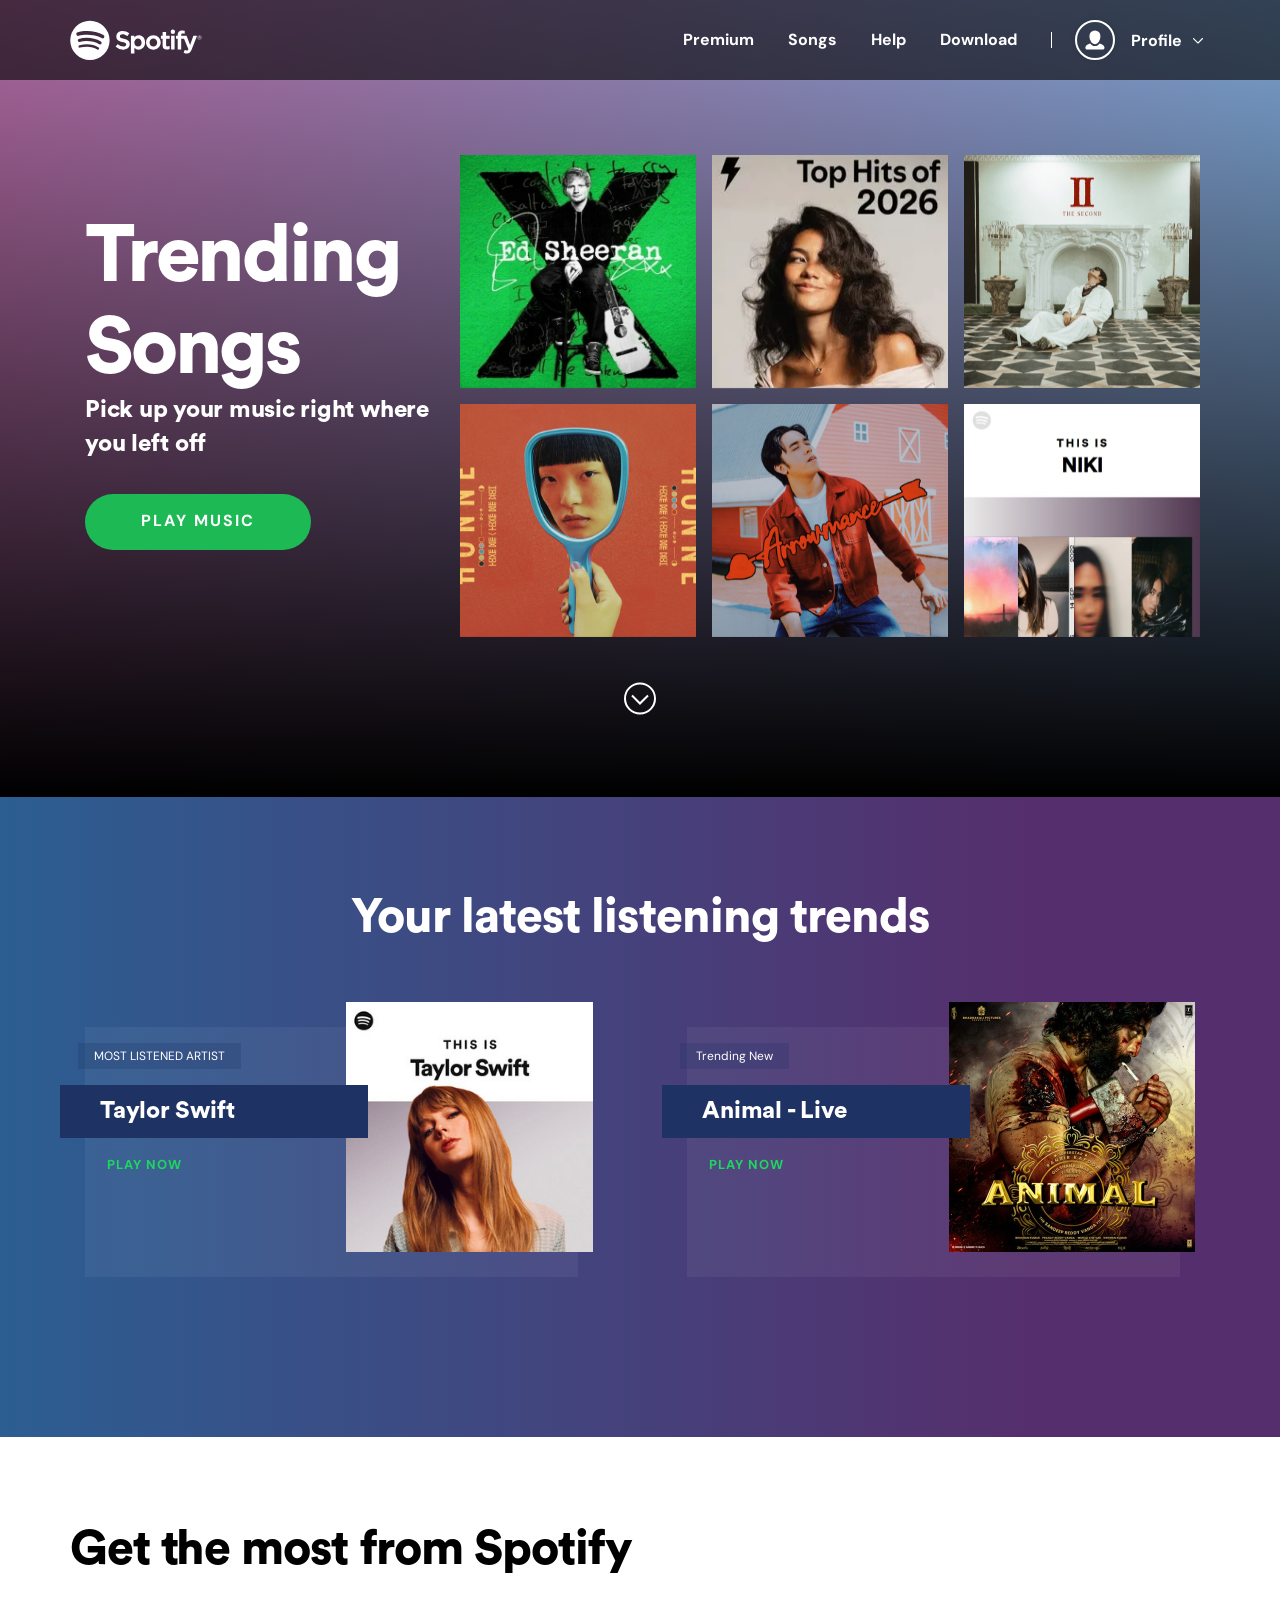
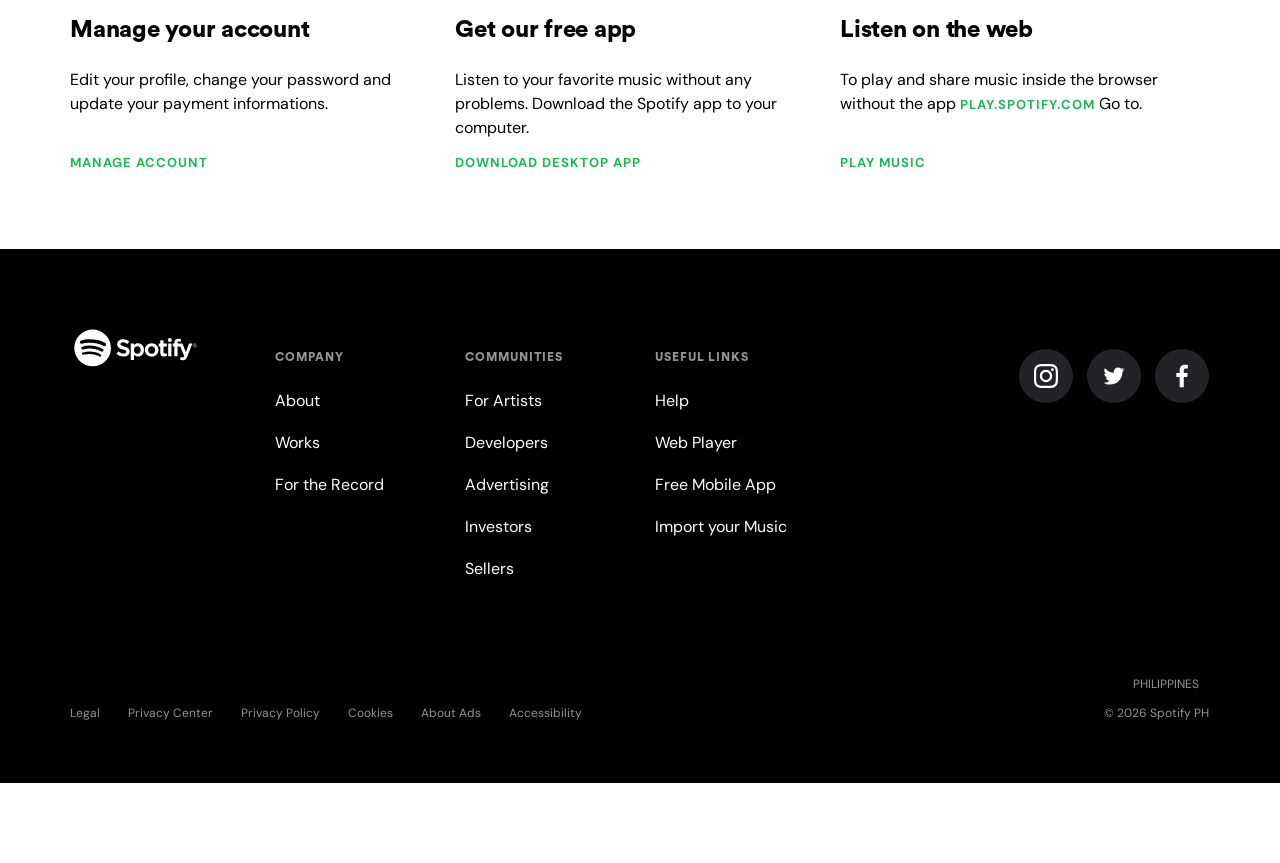
==== commit 7b2a25da: "last add" ====
--- a/index.html
+++ b/index.html
@@ -69,7 +69,7 @@
                     </div>
                     <div class="hm_card opacity_anim-2d">
                         <div class="box">
-                            <img src="./assets/b5.jfif" alt="">
+                            <img src="./assets/ar2r.jpg" alt="">
                         </div>
                         <div class="box_details">
 							<div class="play-icon">
@@ -82,12 +82,12 @@
 									</svg>
 								</a>
 							</div>
-							<h2>Telugu songs</h2>
+							<h2>Arthur Nery</h2>
 						</div>
                     </div>
                     <div class="hm_card opacity_anim">
                         <div class="box">
-                            <img src="./assets/b8.jfif" alt="">
+                            <img src="./assets/honne.jpg" alt="">
                         </div>
                         <div class="box_details">
 							<div class="play-icon">
@@ -100,12 +100,12 @@
 									</svg>
 								</a>
 							</div>
-							<h2>India Rock</h2>
+							<h2>HONNE</h2>
 						</div>
                     </div>
                     <div class="hm_card opacity_anim-1d">
                         <div class="box">
-                            <img src="./assets/b7.webp" alt="">
+                            <img src="./assets/rob.jpg" alt="">
                         </div>
                         <div class="box_details">
 							<div class="play-icon">
@@ -118,12 +118,12 @@
 									</svg>
 								</a>
 							</div>
-							<h2>Dua Lipa</h2>
+							<h2>Rob Deniel</h2>
 						</div>
                     </div>
                     <div class="hm_card opacity_anim-2d">
                         <div class="box">
-                            <img src="./assets/b4.jfif" alt="">
+                            <img src="./assets/niki.jpg" alt="">
                         </div>
                         <div class="box_details">
 							<div class="play-icon">
@@ -136,7 +136,7 @@
 									</svg>
 								</a>
 							</div>
-							<h2>Love Songs</h2>
+							<h2>NIKI</h2>
 						</div>
                     </div>
                 </span>
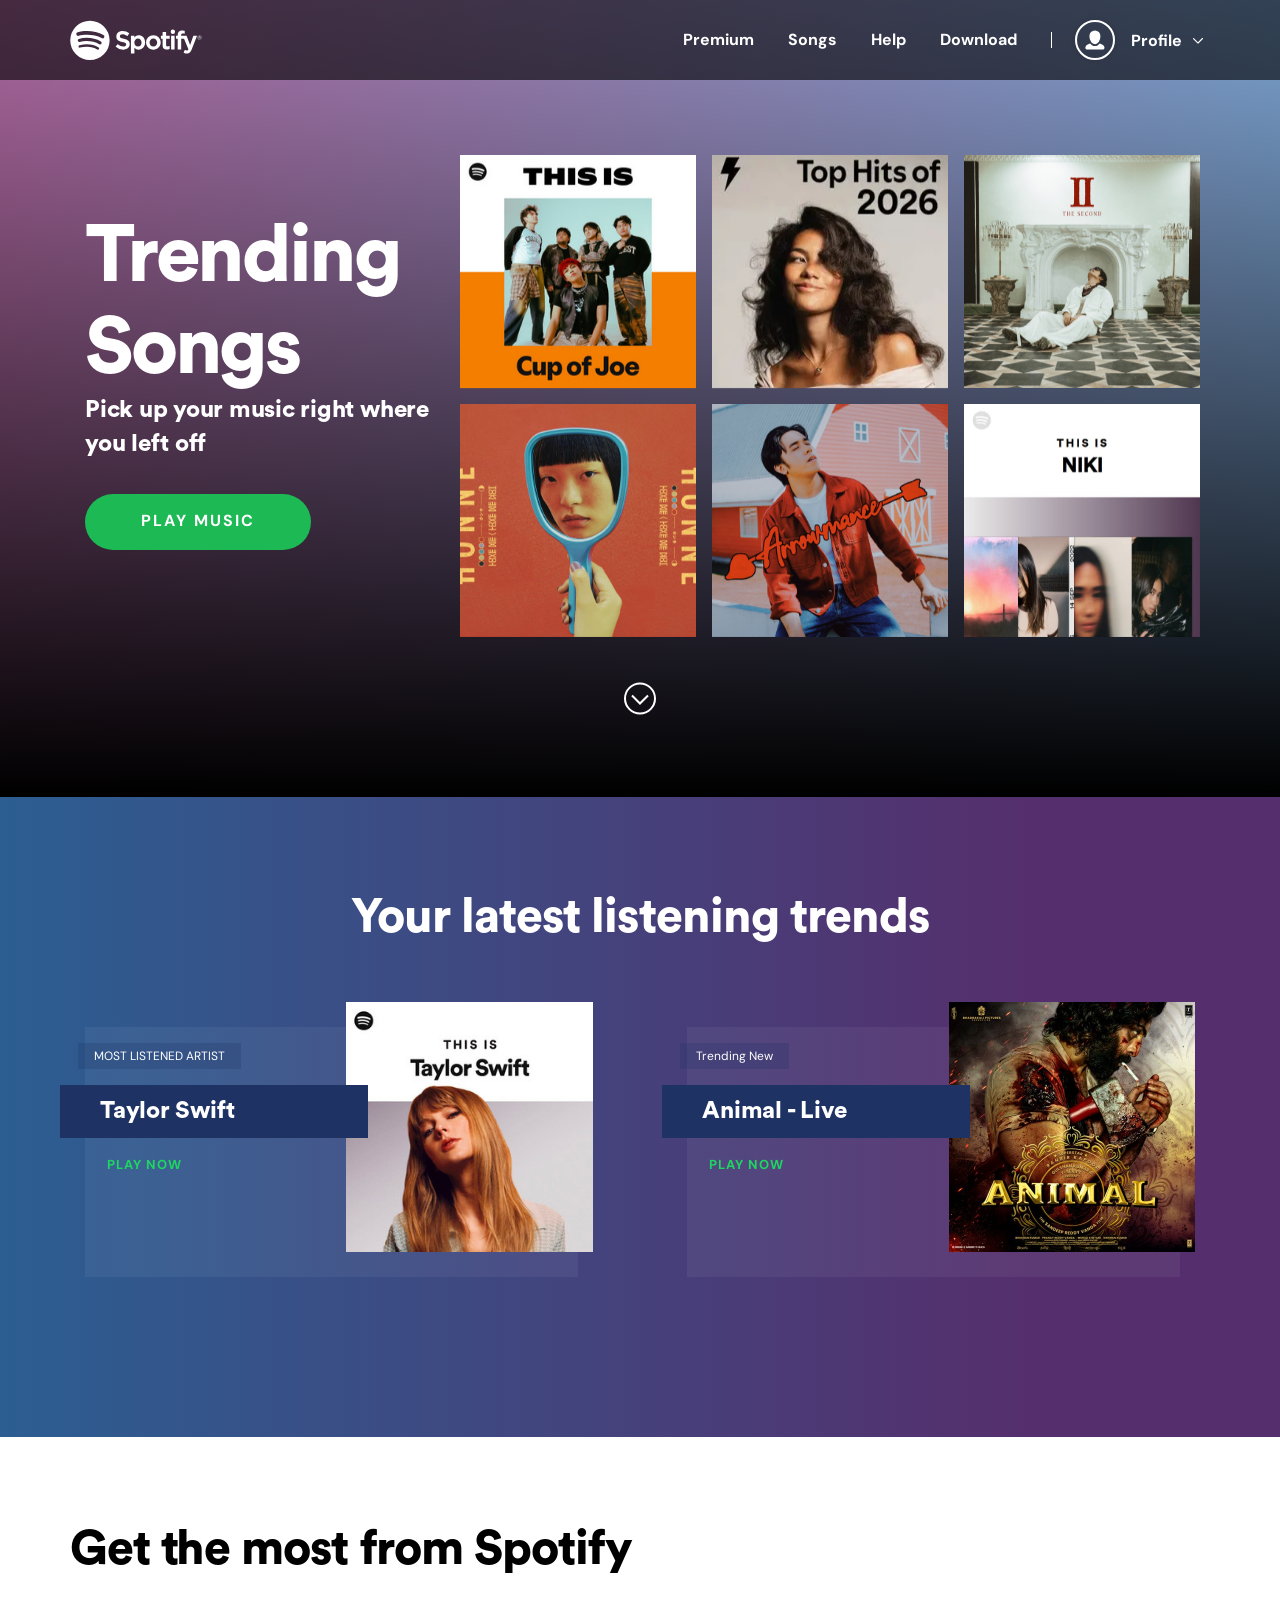
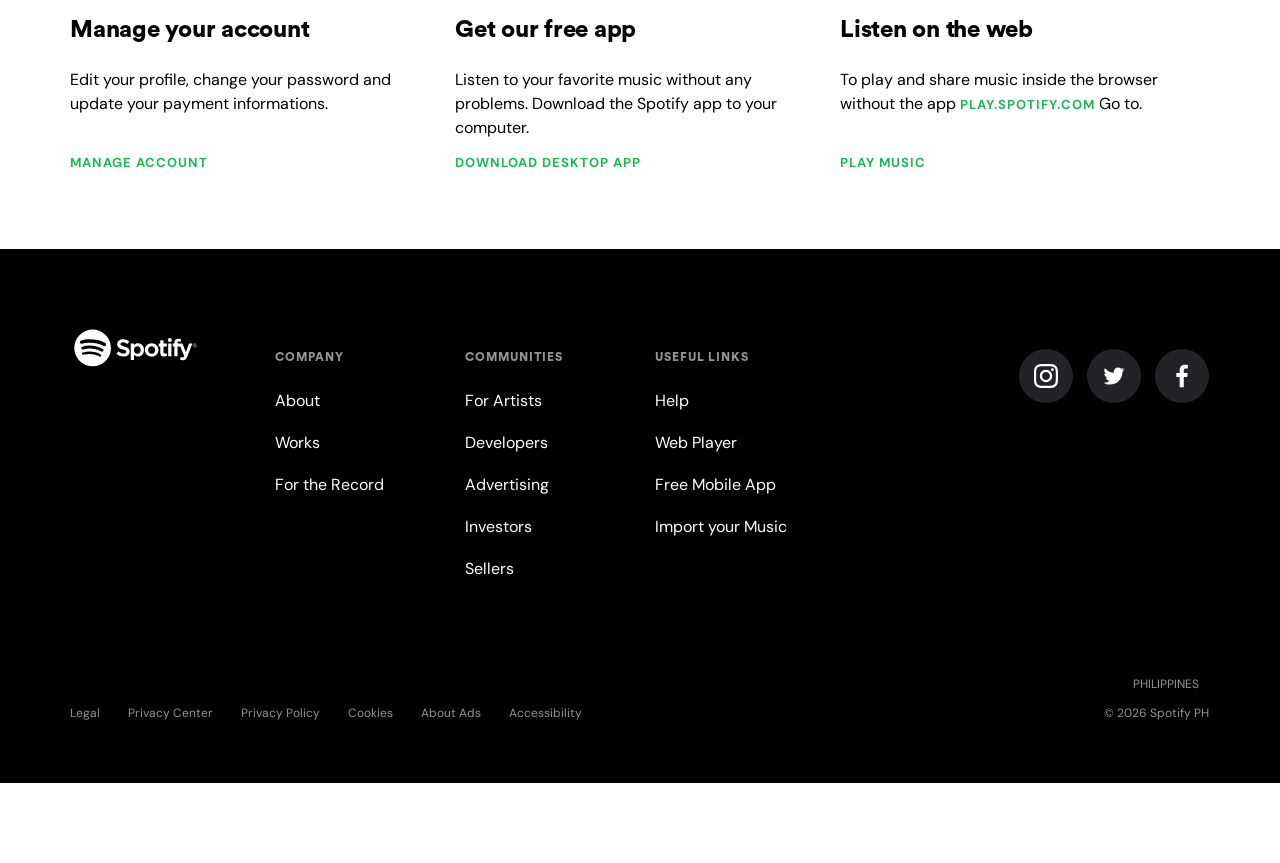
==== commit 8c5a8793: "modified songs index" ====
--- a/index.html
+++ b/index.html
@@ -33,7 +33,7 @@
                 <span class="home_cards">
                     <div class="hm_card opacity_anim">
                         <div class="box">
-                            <img src="./assets/b3.jpg" alt="">
+                            <img src="./assets/coj.jpg" alt="">
                         </div>
                         <div class="box_details">
 							<div class="play-icon">
@@ -46,7 +46,7 @@
 									</svg>
 								</a>
 							</div>
-							<h2>Ed sheeran</h2>
+							<h2>Cup of Joe</h2>
 						</div>
                     </div>
                     <div class="hm_card opacity_anim-1d">
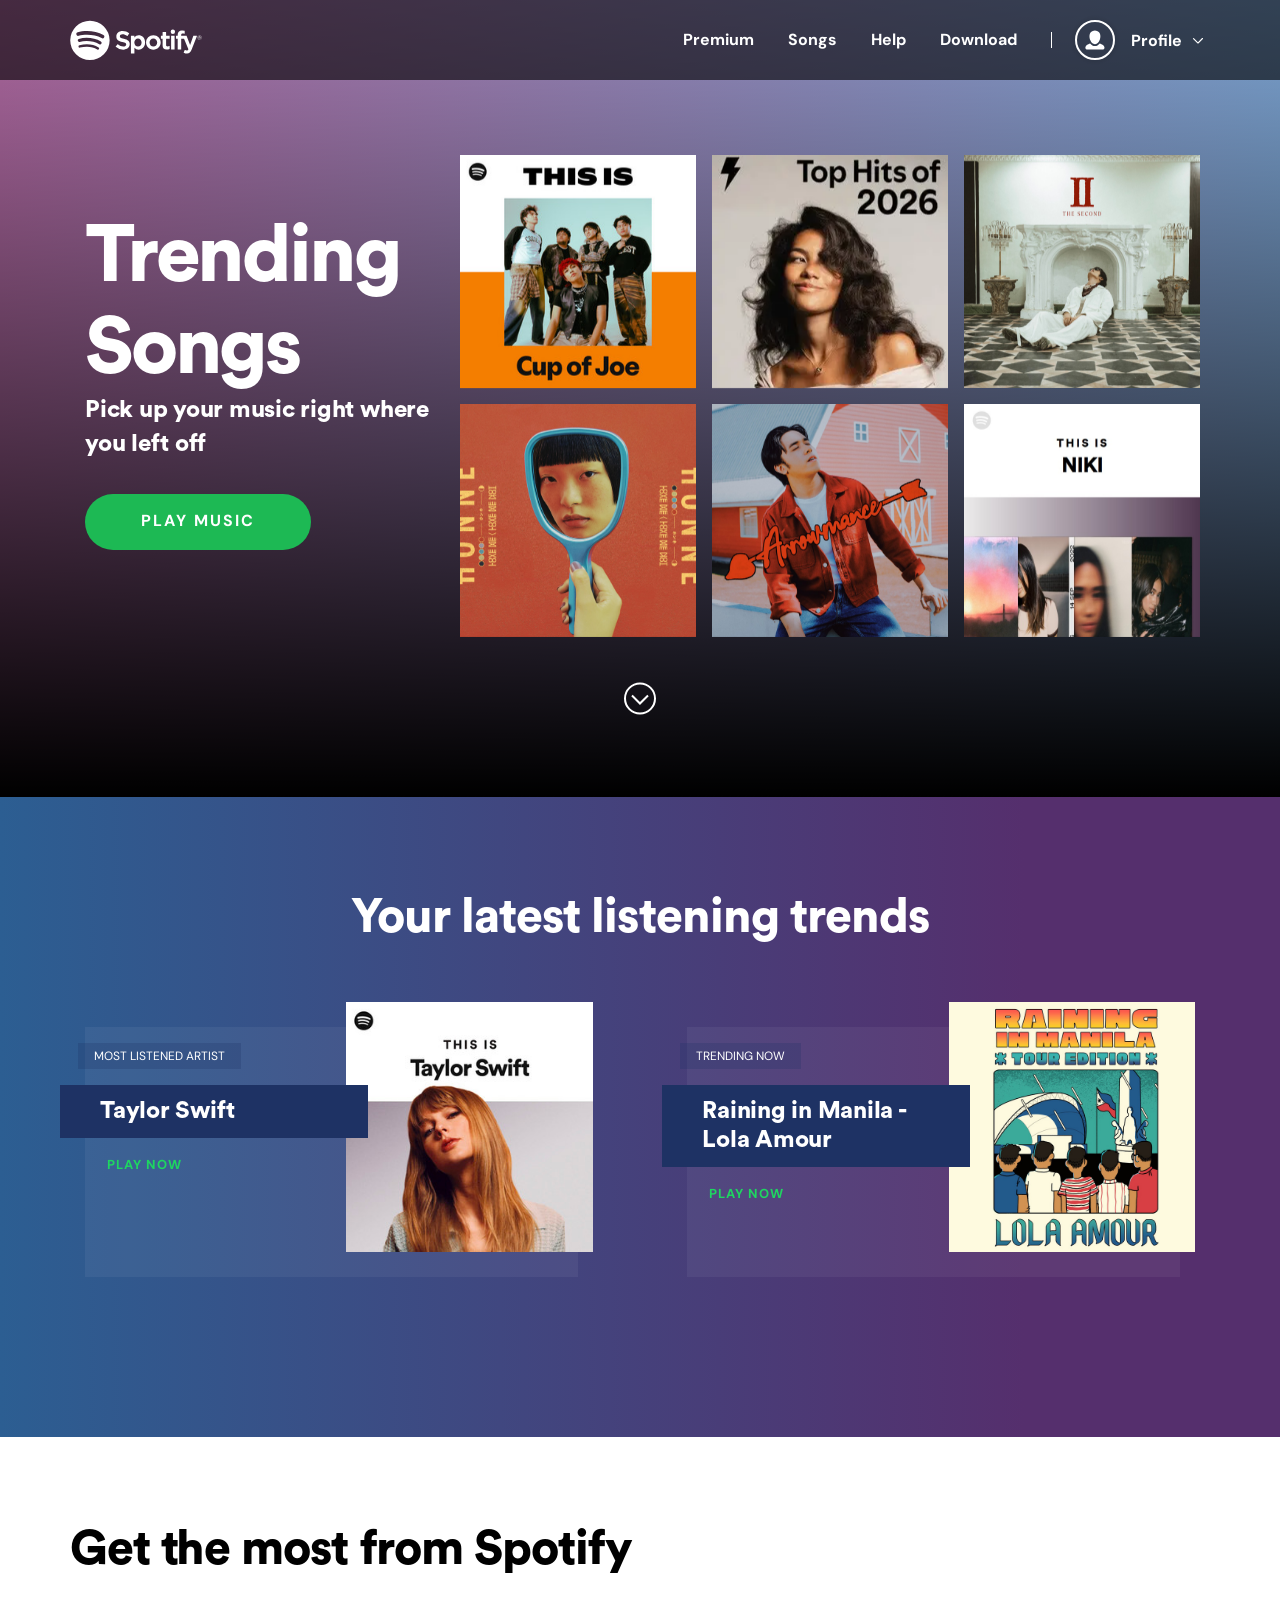
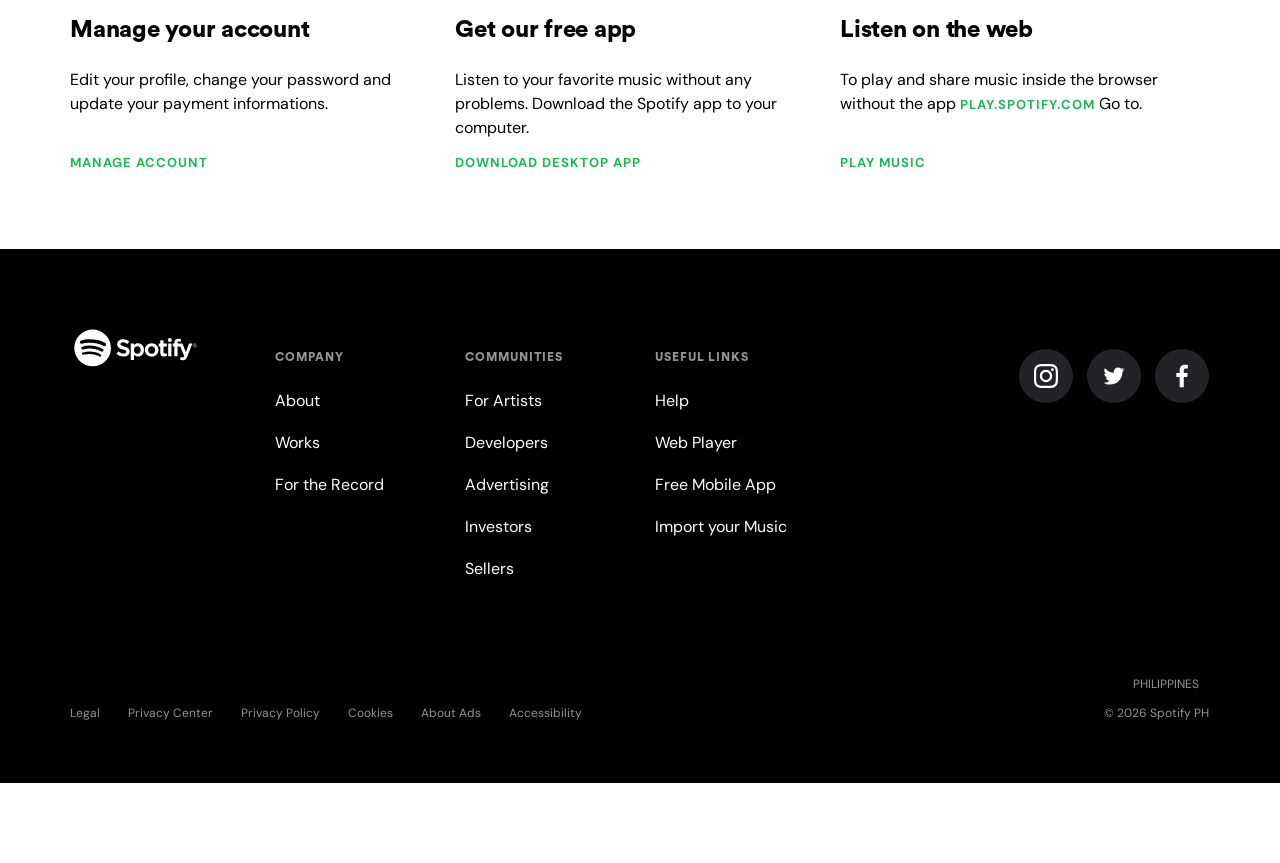
==== commit d3234864: "latest songs" ====
--- a/index.html
+++ b/index.html
@@ -174,12 +174,12 @@
                     <span >
                         <div class="ll_card">
                             <span class="txt">
-                                <h5>Trending New</h5>
-                                <h2>Animal - Live</h2>
+                                <h5>TRENDING NOW</h5>
+                                <h2>Raining in Manila - Lola Amour</h2>
                                 <a href="Spotify-songs/songs.html">PLAY NOW</a>
                             </span>
                             <span class="img">
-                                <img src="./assets/b9.jpg" alt="">
+                                <img src="./assets/rim.jpg" alt="">
                             </span>
                             <span class="bg_filt"></span>
                         </div>
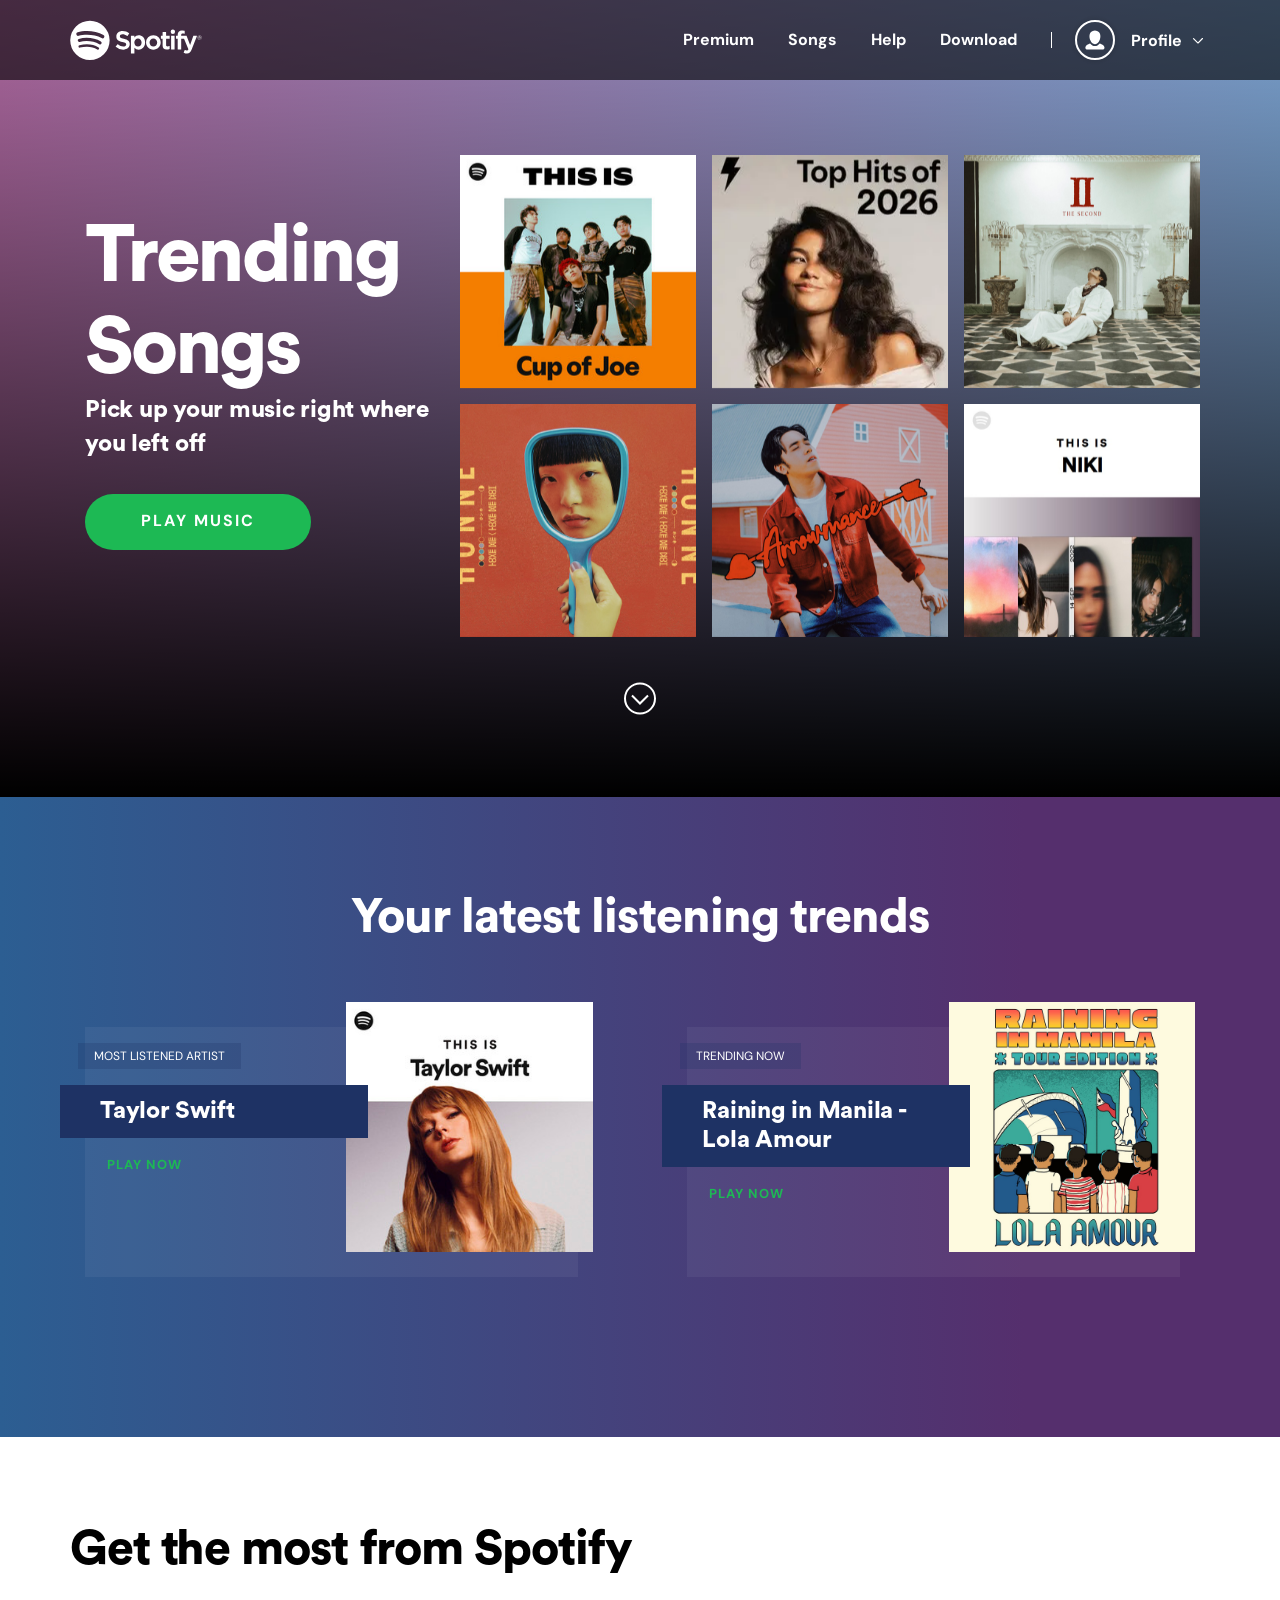
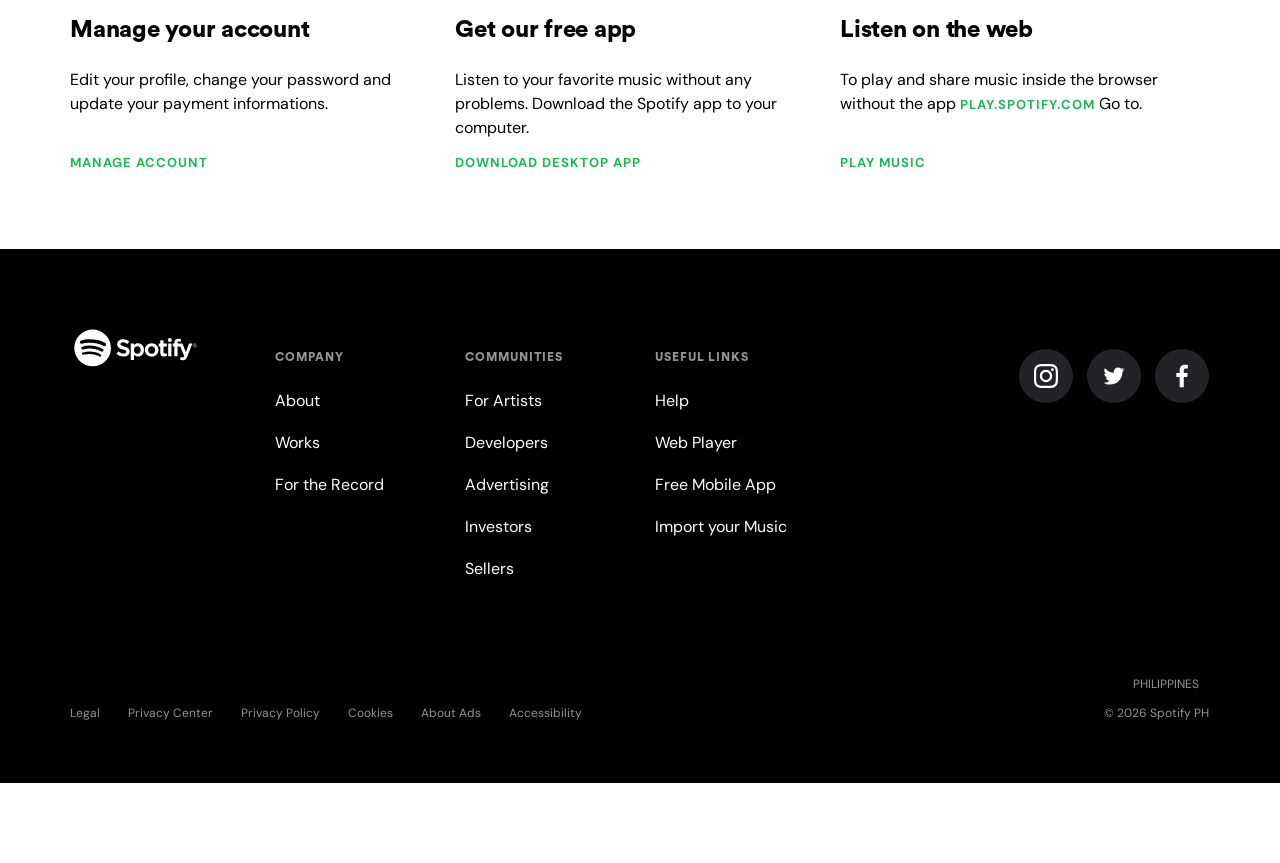
==== commit 89a063da: "feat: add Application Insights telemetry for Sentinel monitoring Instrument all pages with the Appli" ====
--- a/index.html
+++ b/index.html
@@ -1,6 +1,7 @@
 <!DOCTYPE html>
 <html lang="en">
 	<head>
+		<script src="./js/appInsights.js"></script>
 		<meta charset="UTF-8" />
 		<meta name="viewport" content="width=device-width, initial-scale=1.0" />
 		<link rel="stylesheet" href="./css/main.css" />
--- a/css/main.css
+++ b/css/main.css
@@ -4,7 +4,7 @@
 	--white: #fff;
     --faded: #d9dadc;
     --linkgreen: #1DB954;
-    --hvrgreen: #1ed760;
+    --hvrgreen: #1DB954;
     --homebgcolor:#2D46B9;
     --secondary: #919496;
     --premiumblue: #1d75de;
@@ -575,6 +575,11 @@
 .phoneNtablet .container{
     text-align: center;
 }
+
+.storebox img{
+    width: 140px;
+    height: auto;
+}
 .phoneNtablet h3{
     font-size: 32px;
     line-height: 40px;
